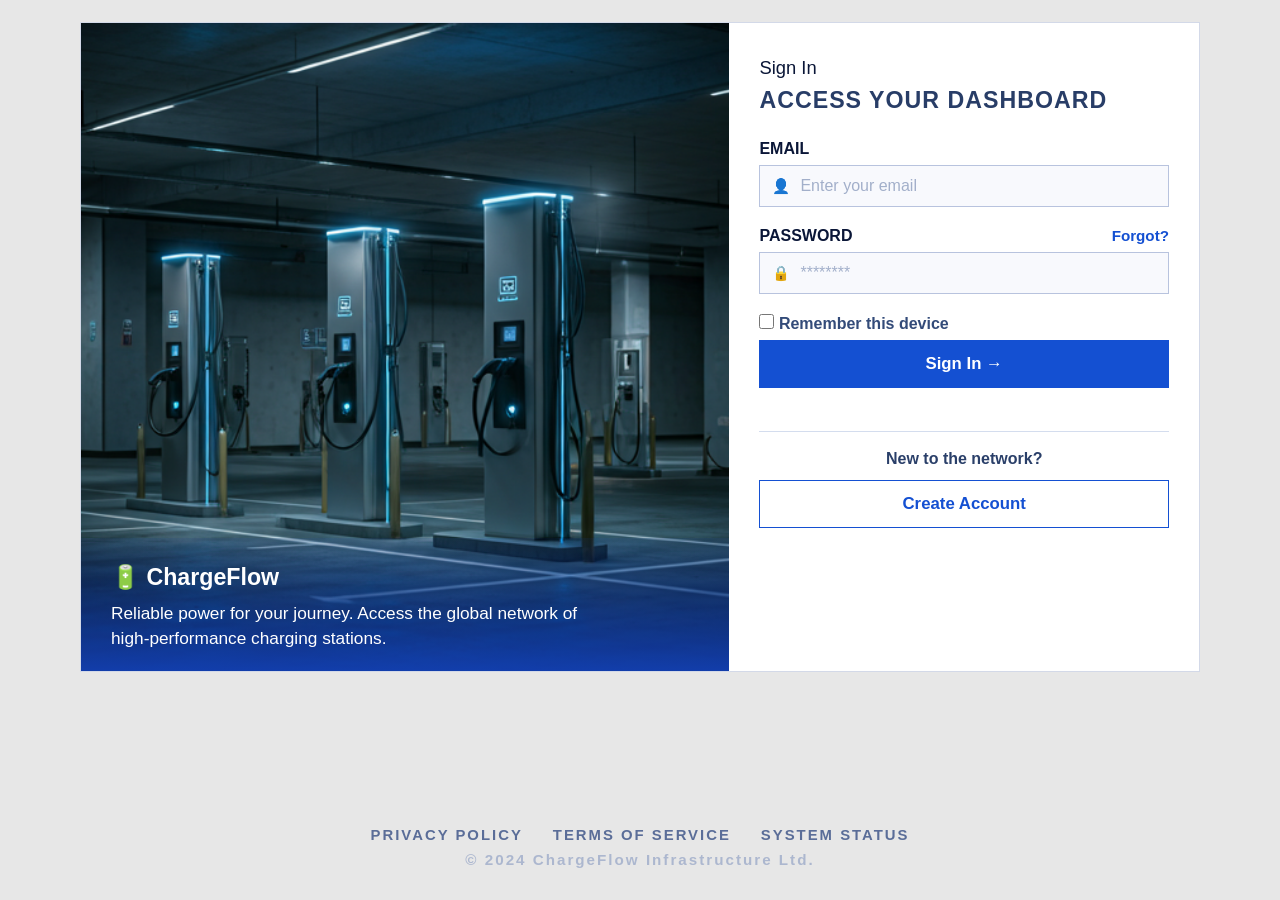
==== server/src/main/resources/static/admin.html @ 7ade6e23 "Admin Page Implemented Admin Page implemented List all bookings Manage stations Manage connectors" ====
<!DOCTYPE html>
<html lang="en">
<head>
  <meta charset="UTF-8">
  <meta name="viewport" content="width=device-width, initial-scale=1.0">
  <title>Admin - ChargeFlow</title>
  <link rel="stylesheet" href="style.css">
</head>
<body>
  <main class="bookings-page">
    <section class="discover-shell">
      <header class="discover-topbar">
        <a class="discover-brand" href="index.html">CHARGEFLOW</a>
        <nav class="discover-nav">
          <a href="discover.html">DISCOVER</a>
          <a href="mybookings.html">MY BOOKINGS</a>
          <a class="active" href="admin.html">ADMIN</a>
        </nav>
        <div class="discover-top-icons">
          <span>&#128276;</span>
          <button id="logout-btn" type="button" class="chip">Logout</button>
        </div>
      </header>

      <section class="bookings-content admin-content">
        <h1>Admin Panel</h1>
        <p class="admin-subtitle">List all bookings and manage stations/connectors.</p>
        <p id="admin-message" class="bookings-message"></p>

        <section class="admin-block">
          <div class="admin-block-head">
            <h2>All Bookings</h2>
            <button id="refresh-bookings" type="button" class="chip">Refresh</button>
          </div>
          <div id="admin-bookings" class="bookings-list"></div>
        </section>

        <section class="admin-block">
          <div class="admin-block-head">
            <h2>Stations</h2>
          </div>
          <form id="station-form" class="admin-form-grid">
            <input type="hidden" id="station-id">
            <input id="station-name" type="text" placeholder="Station name" required>
            <input id="station-address" type="text" placeholder="Address" required>
            <input id="station-lat" type="number" step="any" placeholder="Latitude" required>
            <input id="station-lng" type="number" step="any" placeholder="Longitude" required>
            <button type="submit" class="btn-save">Save Station</button>
            <button type="button" id="station-clear" class="btn-cancel">Clear</button>
          </form>
          <div id="admin-stations" class="admin-table"></div>
        </section>

        <section class="admin-block">
          <div class="admin-block-head">
            <h2>Connectors</h2>
          </div>
          <form id="connector-form" class="admin-form-grid">
            <input type="hidden" id="connector-id">
            <select id="connector-station" required></select>
            <select id="connector-type" required>
              <option value="CCS">CCS</option>
              <option value="TYPE2">TYPE2</option>
              <option value="CHADEMO">CHADEMO</option>
              <option value="TESLA">TESLA</option>
            </select>
            <input id="connector-kw" type="number" step="0.1" placeholder="Max kW" required>
            <button type="submit" class="btn-save">Save Connector</button>
            <button type="button" id="connector-clear" class="btn-cancel">Clear</button>
          </form>
          <div id="admin-connectors" class="admin-table"></div>
        </section>
      </section>
    </section>
  </main>

  <script src="script.js"></script>
  <script src="admin.js"></script>
</body>
</html>
---- server/src/main/resources/static/style.css ----
/* Generic Styles */

:root {
  --bg: #e7e7e7;
  --text: #0a1637;
  --muted: #3c4d72;
  --primary: #1450d2;
  --border: #cdd6ea;
}

* {
  box-sizing: border-box;
  margin: 0;
  padding: 0;
}

body {
  font-family: "Segoe UI", Tahoma, Geneva, Verdana, sans-serif;
  background: var(--bg);
  color: var(--text);
}

/* Welcome Page Styles */
.page {
  min-height: 100vh;
  display: flex;
  align-items: center;
  justify-content: center;
  padding: 24px;
}

.hero-card {
  width: min(760px, 100%);
  text-align: center;
}

.logo {
  color: var(--primary);
  font-size: clamp(2.4rem, 5vw, 4rem);
  font-weight: 800;
  line-height: 1;
  margin-bottom: 18px;
}

.logo-icon {
  font-size: 0.7em;
  margin-right: 10px;
}

.hero-card h2 {
  font-size: clamp(2rem, 4vw, 3rem);
  line-height: 1.1;
  margin-bottom: 20px;
}

.hero-card p {
  width: min(640px, 100%);
  margin: 0 auto 28px;
  color: var(--muted);
  line-height: 1.65;
  font-size: 1.08rem;
}

.hero-image {
  width: 60%;
  border-radius: 8px;
  display: block;
  margin-bottom: 24px;
}

.hero-card img {
  margin: 40px auto;
}

.buttons {
  display: flex;
  justify-content: center;
  gap: 12px;
  flex-wrap: wrap;
}

button {
  border: 1px solid var(--primary);
  padding: 12px 24px;
  font-weight: 700;
  font-size: 0.95rem;
  cursor: pointer;
  transition: 0.2s ease;
}

.btn-primary {
  background: var(--primary);
  color: #fff;
}

.btn-secondary {
  background: transparent;
  color: var(--primary);
}

.btn-secondary:hover {
  background-color: #6077ac;
}

.divider {
  border-top: 1px solid var(--border);
  margin: 22px auto 18px;
  width: 100%;
}

.features {
  display: grid;
  grid-template-columns: repeat(3, minmax(0, 1fr));
  gap: 22px;
  margin-bottom: 20px;
}

.feature {
  display: flex;
  flex-direction: column;
  align-items: center;
  gap: 6px;
}

.feature-icon {
  width: 50px;
  height: 50px;
  border-radius: 10px;
  display: grid;
  place-items: center;
  background: #dfdfdf;
  color: var(--primary);
  font-size: 2rem;
}

.feature h3 {
  font-size: 0.74rem;
  letter-spacing: 1px;
}

.feature span {
  color: var(--muted);
  font-size: 0.72rem;
}

footer {
  color: #606f93;
  letter-spacing: 2px;
  font-size: 0.63rem;
  padding-bottom: 4px;
}

@media (max-width: 640px) {
  .features {
    grid-template-columns: 1fr;
    gap: 16px;
  }

  .hero-card p {
    font-size: 1rem;
  }
}

/* Login Styles */

.auth-page {
  min-height: 100vh;
  padding: 22px 18px 28px;
  display: flex;
  flex-direction: column;
}

.auth-card {
  width: min(1120px, 100%);
  margin: 0 auto;
  display: grid;
  grid-template-columns: 58% 42%;
  background: #fff;
  border: 1px solid #d3d9e8;
}

.auth-left {
  position: relative;
  min-height: 610px;
}

.auth-left img {
  width: 100%;
  height: 100%;
  object-fit: cover;
  display: block;
}

.auth-left-overlay {
  position: absolute;
  left: 0;
  right: 0;
  bottom: 0;
  padding: 26px 30px 20px;
  color: #fff;
  background: linear-gradient(to top, rgba(19, 64, 179, 0.95), rgba(19, 64, 179, 0.1));
}

.auth-left-overlay h2 {
  font-size: 1.45rem;
  margin-bottom: 10px;
  font-weight: 600;
}

.auth-left-overlay p {
  max-width: 480px;
  font-size: 1.08rem;
  line-height: 1.45;
}

.auth-right {
  padding: 34px 30px 28px;
}

.signin-label {
  font-size: 1.15rem;
  margin-bottom: 8px;
}

.auth-right h1 {
  letter-spacing: 1px;
  color: #283d67;
  font-size: 1.45rem;
  margin-bottom: 26px;
}

.auth-form label {
  display: block;
  font-size: 1rem;
  font-weight: 700;
  margin-bottom: 7px;
}

.field-wrap {
  border: 1px solid #b8c3de;
  background: #f8f9fd;
  display: flex;
  align-items: center;
  padding: 0 12px;
  margin-bottom: 20px;
}

.field-icon {
  margin-right: 10px;
  color: #445884;
  font-size: 0.9rem;
}

.field-wrap input {
  width: 100%;
  border: 0;
  background: transparent;
  outline: none;
  font-size: 1rem;
  padding: 11px 0;
  color: #283d67;
}

.field-wrap input::placeholder {
  color: #a2afca;
}

.field-head {
  display: flex;
  justify-content: space-between;
  align-items: baseline;
}

.field-head a {
  color: var(--primary);
  font-size: 0.95rem;
  text-decoration: none;
  font-weight: 600;
}

.remember-row {
  display: flex;
  align-items: center;
  gap: 10px;
  font-weight: 400;
  margin: 4px 0 20px;
  color: #334b79;
}

.remember-row input {
  width: 15px;
  height: 15px;
}

.auth-btn-primary,
.auth-btn-secondary {
  width: 100%;
  padding: 13px 16px;
  border: 1px solid var(--primary);
  font-size: 1.05rem;
  font-weight: 700;
}

.auth-btn-primary {
  background: var(--primary);
  color: #fff;
  margin-bottom: 18px;
}

.auth-btn-secondary {
  background: #fff;
  color: var(--primary);
}

.separator {
  border-top: 1px solid #d4ddee;
  margin-bottom: 18px;
}

.auth-alt-title {
  text-align: center;
  color: #2a3f69;
  font-weight: 700;
  margin-bottom: 12px;
}

.login-message {
  min-height: 1.2em;
  margin-top: 8px;
  font-size: 0.86rem;
  color: #4d5f87;
}

.login-message.error {
  color: #b32222;
  font-weight: 700;
}

.auth-footer {
  width: min(1120px, 100%);
  margin: auto auto 0;
  text-align: center;
  color: #6a799e;
  padding-top: 16px;
}

.auth-footer nav {
  display: flex;
  justify-content: center;
  gap: 30px;
  margin-bottom: 8px;
}

.auth-footer nav a {
  color: #5a6d98;
  font-weight: 700;
  text-decoration: none;
  font-size: 0.93rem;
}

.auth-footer p {
  font-size: 0.95rem;
  color: #acb7cf;
  font-weight: 700;
}



/* Register Styles */

.register-page {
  min-height: 100vh;
  display: grid;
  grid-template-columns: 1fr 1fr;
}

.register-left {
  position: relative;
  overflow: hidden;
}

.register-left img {
  width: 100%;
  height: 100%;
  object-fit: cover;
  display: block;
  filter: saturate(1.05);
}

.register-left::after {
  content: "";
  position: absolute;
  inset: 0;
  background: linear-gradient(180deg, rgba(14, 39, 117, 0.42), rgba(16, 61, 181, 0.72));
}

.left-content {
  position: absolute;
  left: 54px;
  right: 54px;
  bottom: 86px;
  z-index: 1;
  color: #fff;
}

.left-content h1 {
  font-size: clamp(2rem, 3.2vw, 3.1rem);
  margin-bottom: 12px;
  line-height: 1;
}

.left-content p {
  max-width: 520px;
  font-size: 1.6rem;
  line-height: 1.45;
  margin-bottom: 28px;
}

.stats {
  display: grid;
  grid-template-columns: repeat(2, minmax(0, 1fr));
  gap: 10px;
  max-width: 560px;
}

.stat {
  border: 1px solid rgba(255, 255, 255, 0.35);
  background: rgba(30, 74, 182, 0.35);
  backdrop-filter: blur(2px);
  padding: 16px 14px;
}

.stat .icon {
  font-size: 0.9rem;
  margin-bottom: 10px;
  display: block;
}

.stat h3 {
  font-size: 0.82rem;
  letter-spacing: 0.7px;
  margin-bottom: 2px;
}

.stat span {
  font-size: 1.55rem;
  font-weight: 700;
}

.register-right {
  display: grid;
  place-items: center;
  padding: 24px;
}

.register-card {
  width: min(460px, 100%);
  border: 1px solid #b6c1db;
  background: #f0f2f7;
  padding: 26px;
}

.register-card h2 {
  font-size: 2.2rem;
  margin-bottom: 10px;
}

.register-card > p {
  color: #334a77;
  font-size: 1.03rem;
  margin-bottom: 20px;
}

.register-form label {
  display: block;
  font-size: 0.83rem;
  letter-spacing: 0.6px;
  font-weight: 700;
  margin-bottom: 7px;
}

.register-form input[type="text"],
.register-form input[type="email"],
.register-form input[type="password"] {
  width: 100%;
  border: 1px solid #8f9fca;
  background: transparent;
  padding: 10px 12px;
  margin-bottom: 12px;
  color: #1b3568;
  font-size: 0.94rem;
  outline: none;
}

.register-form input::placeholder {
  color: #7f90b6;
}

.password-grid {
  display: grid;
  grid-template-columns: 1fr 1fr;
  gap: 10px;
}

.terms {
  display: flex;
  gap: 8px;
  align-items: flex-start;
  margin: 6px 0 14px;
  color: #2d426f;
  font-size: 0.83rem;
  font-weight: 600;
  line-height: 1.35;
}

.terms input {
  margin-top: 2px;
}

.terms a {
  color: #103ea8;
  text-decoration: none;
}

.btn-create {
  width: 100%;
  border: 1px solid var(--primary);
  background: var(--primary);
  color: #fff;
  font-weight: 700;
  font-size: 1rem;
  padding: 13px;
  cursor: pointer;
  margin-bottom: 18px;
}

.card-divider {
  border-top: 1px solid #ced6ea;
  margin-bottom: 14px;
}

.signin-line {
  text-align: center;
  color: #304672;
  font-size: 0.92rem;
  margin-bottom: 12px;
}

.signin-line a {
  color: #0e41af;
  font-weight: 700;
  text-decoration: none;
  margin-left: 4px;
}

.mini-icons {
  display: flex;
  justify-content: center;
  gap: 14px;
  color: #677ba5;
  font-size: 0.9rem;
}



/* Discover Styles */

.discover-page {
  min-height: 100vh;
  padding: 14px;
}

.discover-shell {
  width: min(1260px, 100%);
  margin: 0 auto;
  background: #f8f9fd;
  border: 2px solid #2952dc;
  border-radius: 8px;
  overflow: hidden;
}

.discover-topbar {
  height: 52px;
  background: #fff;
  border-bottom: 1px solid #d2dbef;
  display: flex;
  align-items: center;
  justify-content: space-between;
  padding: 0 14px;
}

.discover-brand {
  color: #1450d2;
  font-weight: 800;
  text-decoration: none;
  font-size: 0.95rem;
}

.discover-nav {
  display: flex;
  gap: 24px;
}

.discover-nav a {
  text-decoration: none;
  color: #617198;
  font-size: 0.75rem;
  font-weight: 700;
}

.discover-nav a.active {
  color: #1450d2;
}

.discover-top-icons {
  display: flex;
  gap: 14px;
  color: #3d4f7c;
  font-size: 0.9rem;
}

.discover-layout {
  display: grid;
  grid-template-columns: 64% 36%;
  min-height: 760px;
}

.discover-map-area {
  position: relative;
  border-right: 1px solid #ced7ea;
}

.discover-search {
  position: absolute;
  top: 14px;
  left: 12px;
  z-index: 1200;
  width: min(420px, calc(100% - 24px));
  background: #fff;
  border: 1px solid #c7d0e4;
  padding: 8px 10px;
  display: flex;
  align-items: center;
  gap: 8px;
  box-shadow: 0 2px 8px rgba(20, 54, 138, 0.12);
}

.discover-search input {
  border: 0;
  outline: none;
  flex: 1;
  font-size: 0.82rem;
  color: #2d3f68;
}

.search-btn {
  border: 1px solid #1450d2;
  background: #1450d2;
  color: #fff;
  font-size: 0.76rem;
  padding: 6px 12px;
  font-weight: 700;
  line-height: 1;
}

.discover-map {
  height: 100%;
  width: 100%;
}

.map-tools {
  position: absolute;
  right: 12px;
  bottom: 12px;
  z-index: 1200;
  display: grid;
  gap: 8px;
}

.map-tools button {
  width: 30px;
  height: 30px;
  padding: 0;
  border: 1px solid #c0cce6;
  background: #fff;
  color: #3a4d7f;
  font-size: 0.9rem;
}

.discover-panel {
  background: #f4f6fb;
  padding: 16px 14px;
  display: flex;
  flex-direction: column;
}

.discover-panel h1 {
  font-size: 2rem;
  margin-bottom: 14px;
}

.filter-group h2 {
  font-size: 0.72rem;
  letter-spacing: 0.8px;
  margin-bottom: 8px;
}

.chips {
  display: flex;
  gap: 8px;
  margin-bottom: 12px;
}

.chip {
  border: 1px solid #bbc8e4;
  background: #fff;
  color: #304573;
  font-size: 0.72rem;
  padding: 7px 12px;
}

.chip.active {
  background: #1450d2;
  color: #fff;
  border-color: #1450d2;
}

.station-list {
  margin-top: 6px;
  display: flex;
  flex-direction: column;
  gap: 10px;
  overflow: auto;
  padding-right: 2px;
}

.station-card {
  background: #fff;
  border: 1px solid #c8d3eb;
  padding: 11px;
}

.station-head {
  display: flex;
  justify-content: space-between;
  gap: 10px;
  margin-bottom: 3px;
}

.station-head h3 {
  font-size: 1rem;
}

.station-head span {
  font-size: 0.76rem;
  color: #184dc8;
  font-weight: 700;
}

.station-card p {
  font-size: 0.78rem;
  color: #31477a;
  margin-bottom: 5px;
  line-height: 1.35;
}

.station-meta {
  display: flex;
  gap: 12px;
  font-size: 0.78rem;
  color: #1e315d;
  margin-bottom: 9px;
  font-weight: 700;
}

.station-actions {
  display: flex;
  justify-content: space-between;
  align-items: center;
  border-top: 1px solid #d3ddf1;
  padding-top: 8px;
}

.badge {
  font-size: 0.7rem;
  padding: 3px 8px;
  font-weight: 700;
}

.badge.success {
  background: #d6f3de;
  color: #097730;
}

.badge.danger {
  background: #fde2e2;
  color: #ad1e1e;
}

.badge.neutral {
  background: #e8ebf4;
  color: #516086;
}

.station-actions button {
  background: #1450d2;
  color: #fff;
  border: 1px solid #1450d2;
  padding: 5px 14px;
  font-size: 0.74rem;
}

.station-actions button.muted {
  background: #8f98b1;
  border-color: #8f98b1;
}


/* Media Queries */

@media (max-width: 640px) {
  .features {
    grid-template-columns: 1fr;
    gap: 16px;
  }

  .hero-card p {
    font-size: 1rem;
  }
}

@media (max-width: 920px) {
  .auth-card {
    grid-template-columns: 1fr;
  }

  .auth-left {
    min-height: 340px;
  }

  .auth-right {
    padding: 24px 18px;
  }
}

@media (max-width: 560px) {
  .auth-footer nav {
    flex-direction: column;
    gap: 8px;
  }
}

@media (max-width: 980px) {
  .register-page {
    grid-template-columns: 1fr;
  }

  .register-left {
    min-height: 420px;
  }

  .left-content {
    left: 22px;
    right: 22px;
    bottom: 24px;
  }

  .left-content p {
    font-size: 1.1rem;
  }

  .stat span {
    font-size: 1.2rem;
  }
}


@media (max-width: 1024px) {
  .discover-layout {
    grid-template-columns: 1fr;
  }

  .discover-map-area {
    min-height: 420px;
    border-right: 0;
    border-bottom: 1px solid #ced7ea;
  }
}

@media (max-width: 700px) {
  .discover-topbar {
    height: auto;
    flex-wrap: wrap;
    gap: 10px;
    padding: 10px;
  }

  .discover-nav {
    order: 3;
    width: 100%;
    justify-content: center;
    gap: 14px;
  }

  .discover-panel h1 {
    font-size: 1.5rem;
  }

  .discover-search {
    width: calc(100% - 24px);
  }
}

/* Station Details Modal */
.details-modal {
  position: fixed;
  inset: 0;
  display: none;
  z-index: 2500;
}

.details-modal.open {
  display: block;
}

.details-backdrop {
  position: absolute;
  inset: 0;
  background: rgba(10, 16, 35, 0.48);
}

.details-card {
  position: relative;
  width: min(760px, calc(100% - 24px));
  max-height: calc(100vh - 24px);
  overflow: auto;
  margin: 12px auto;
  background: #f1f3f9;
  border: 1px solid #bcc8e4;
  border-radius: 8px;
  padding: 12px;
}

.details-close {
  position: absolute;
  right: 10px;
  top: 8px;
  width: 28px;
  height: 28px;
  border: 1px solid #b9c6e4;
  background: #fff;
  color: #385084;
  font-size: 1.1rem;
  line-height: 1;
  padding: 0;
}

.details-image {
  width: 100%;
  height: 160px;
  object-fit: cover;
  border-radius: 6px;
  margin-bottom: 12px;
}

.details-card h2 {
  font-size: 2.5rem;
  margin-bottom: 4px;
  color: #0f244f;
}

.details-subtitle {
  color: #1f335f;
  font-size: 1.06rem;
  margin-bottom: 6px;
}

.details-meta {
  color: #2e4575;
  font-size: 0.92rem;
  margin-bottom: 14px;
}

.details-section-title {
  font-size: 1.9rem;
  margin-bottom: 8px;
  color: #122954;
}

.reserve-box {
  border: 1px solid #b9c7e4;
  background: #fff;
  border-radius: 8px;
  padding: 14px;
}

.reserve-head {
  display: flex;
  justify-content: space-between;
  gap: 12px;
  align-items: center;
  margin-bottom: 14px;
}

.reserve-head h3 {
  font-size: 1.9rem;
}

.reserve-head input[type="date"] {
  border: 1px solid #b6c4e1;
  padding: 8px 10px;
  font-size: 0.9rem;
  color: #233c6e;
}

.slot-grid {
  display: grid;
  grid-template-columns: repeat(6, minmax(0, 1fr));
  gap: 8px;
  margin-bottom: 14px;
}

.slot-btn {
  border: 1px solid #bdcae5;
  background: #f7f9ff;
  color: #1f3a6c;
  font-size: 0.78rem;
  padding: 10px 6px;
}

.slot-btn.active {
  background: #1450d2;
  border-color: #1450d2;
  color: #fff;
}

.selected-row {
  border-top: 1px solid #d6dff1;
  padding-top: 10px;
  margin-bottom: 12px;
  color: #354d7d;
  display: flex;
  justify-content: space-between;
  align-items: center;
}

.selected-row strong {
  color: #1450d2;
  font-size: 1.9rem;
}

.confirm-slot-btn {
  width: 100%;
  background: #1450d2;
  border-color: #1450d2;
  color: #fff;
  font-size: 0.95rem;
}

@media (max-width: 760px) {
  .slot-grid {
    grid-template-columns: repeat(3, minmax(0, 1fr));
  }

  .details-card h2 {
    font-size: 1.5rem;
  }

  .reserve-head {
    flex-direction: column;
    align-items: flex-start;
  }
}

.connector-list {
  display: grid;
  grid-template-columns: 1fr 1fr;
  gap: 10px;
  margin-bottom: 14px;
}

.connector-item {
  font-size: 0.76rem;
  color: #2e436f;
  padding: 10px;
  border: 1px solid #c2cde7;
  background: #fff;
  display: grid;
  grid-template-columns: 24px 1fr auto;
  align-items: center;
  gap: 8px;
}

.connector-icon {
  width: 24px;
  height: 24px;
  display: grid;
  place-items: center;
  background: #dbe6ff;
  color: #1450d2;
  border-radius: 4px;
  font-size: 0.8rem;
}

.connector-main b {
  display: block;
  color: #0f244f;
  margin-bottom: 2px;
}

.connector-status {
  font-size: 0.66rem;
  padding: 3px 8px;
  border-radius: 999px;
  font-weight: 700;
}

.connector-status.available {
  background: #d8f3de;
  color: #0f7d35;
}

.connector-status.busy {
  background: #fddede;
  color: #ac2424;
}

.reserve-controls {
  display: flex;
  gap: 8px;
  align-items: center;
}

.reserve-controls select,
.reserve-controls input[type="date"] {
  border: 1px solid #b6c4e1;
  padding: 8px 10px;
  font-size: 0.9rem;
  color: #233c6e;
  background: #fff;
}

.reserve-controls label {
  font-size: 0.72rem;
  color: #3f5179;
  font-weight: 700;
}

.slot-btn.disabled {
  opacity: 0.45;
  cursor: not-allowed;
}

.booking-form {
  margin-top: 6px;
}

.booking-message {
  margin-top: 10px;
  font-size: 0.82rem;
  min-height: 1.2em;
  color: #4d5f87;
  font-weight: 700;
}

.booking-message.success {
  color: #0e7a33;
}

.booking-message.error {
  color: #b32222;
}

@media (max-width: 760px) {
  .connector-list {
    grid-template-columns: 1fr;
  }
}

/* My Bookings Page */
.bookings-page {
  min-height: 100vh;
  padding: 14px;
}

.bookings-content {
  max-width: 860px;
  margin: 0 auto;
  padding: 22px 18px 26px;
}

.bookings-header h1 {
  font-size: 2rem;
  margin-bottom: 4px;
}

.bookings-header p {
  color: #4a5d86;
  margin-bottom: 14px;
}

.bookings-message {
  min-height: 1.2em;
  margin-bottom: 8px;
  font-size: 0.9rem;
  font-weight: 700;
}

.bookings-message.success {
  color: #0e7a33;
}

.bookings-message.error {
  color: #b32222;
}

.bookings-list {
  display: grid;
  gap: 12px;
}

.booking-card {
  border: 1px solid #b8c6e5;
  background: #fff;
  padding: 12px;
}

.booking-top {
  display: flex;
  justify-content: space-between;
  align-items: center;
  margin-bottom: 10px;
}

.booking-top h3 {
  font-size: 1.15rem;
}

.booking-meta-grid {
  display: grid;
  grid-template-columns: repeat(4, minmax(0, 1fr));
  gap: 10px;
}

.booking-meta-grid strong {
  display: block;
  font-size: 0.68rem;
  letter-spacing: 0.7px;
  text-transform: uppercase;
  color: #5b6f98;
}

.booking-meta-grid span {
  font-size: 0.92rem;
  color: #1a2d58;
  font-weight: 700;
}

.booking-actions {
  display: grid;
  grid-template-columns: 1fr 1fr;
  gap: 10px;
  margin-top: 12px;
}

.modify-btn,
.cancel-btn {
  width: 100%;
  font-size: 0.92rem;
  font-weight: 700;
  padding: 11px 12px;
}

.modify-btn {
  background: #1450d2;
  border-color: #1450d2;
  color: #fff;
}

.cancel-btn {
  background: #fff;
  border-color: #db4450;
  color: #c12335;
}

.modify-dialog {
  width: min(460px, calc(100% - 26px));
  border: 1px solid #b9c7e5;
  background: #f5f7fc;
  padding: 0;
}

.modify-dialog::backdrop {
  background: rgba(10, 16, 35, 0.42);
}

.modify-form {
  padding: 16px;
  display: grid;
  gap: 10px;
}

.modify-form h2 {
  font-size: 1.4rem;
}

.modify-meta {
  color: #385086;
  font-size: 0.86rem;
  margin-top: -4px;
}

.modify-form label {
  font-size: 0.8rem;
  color: #3a4e7e;
  font-weight: 700;
}

.modify-form input {
  border: 1px solid #b6c5e4;
  background: #fff;
  color: #1f3767;
  padding: 9px 10px;
  width: 100%;
}

.modify-grid {
  display: grid;
  grid-template-columns: 1fr 1fr;
  gap: 10px;
}

.modify-actions {
  display: flex;
  justify-content: flex-end;
  gap: 8px;
}

.btn-cancel,
.btn-save {
  padding: 9px 14px;
  font-size: 0.88rem;
  font-weight: 700;
}

.btn-cancel {
  background: #fff;
  color: #2f4472;
  border-color: #bac8e5;
}

.btn-save {
  background: #1450d2;
  color: #fff;
  border-color: #1450d2;
}

@media (max-width: 900px) {
  .booking-meta-grid {
    grid-template-columns: repeat(2, minmax(0, 1fr));
  }
}

@media (max-width: 640px) {
  .booking-actions,
  .modify-grid {
    grid-template-columns: 1fr;
  }
}

/* Admin */
.admin-content h1 {
  font-size: 2rem;
  margin-bottom: 4px;
}

.admin-subtitle {
  color: #4a5d86;
  margin-bottom: 12px;
}

.admin-block {
  border: 1px solid #c7d1e8;
  background: #fff;
  padding: 12px;
  margin-bottom: 14px;
}

.admin-block-head {
  display: flex;
  align-items: center;
  justify-content: space-between;
  margin-bottom: 10px;
}

.admin-form-grid {
  display: grid;
  grid-template-columns: repeat(6, minmax(0, 1fr));
  gap: 8px;
  margin-bottom: 10px;
}

.admin-form-grid input,
.admin-form-grid select {
  border: 1px solid #b8c6e5;
  padding: 9px 10px;
  color: #1f3767;
}

.admin-table {
  overflow: auto;
}

.admin-table table {
  width: 100%;
  border-collapse: collapse;
}

.admin-table th,
.admin-table td {
  border: 1px solid #d5ddef;
  padding: 8px;
  font-size: 0.86rem;
  text-align: left;
}

.admin-table th {
  background: #f4f7ff;
  color: #344a79;
}

.admin-table td button {
  font-size: 0.78rem;
  padding: 6px 10px;
}

@media (max-width: 960px) {
  .admin-form-grid {
    grid-template-columns: repeat(2, minmax(0, 1fr));
  }
}
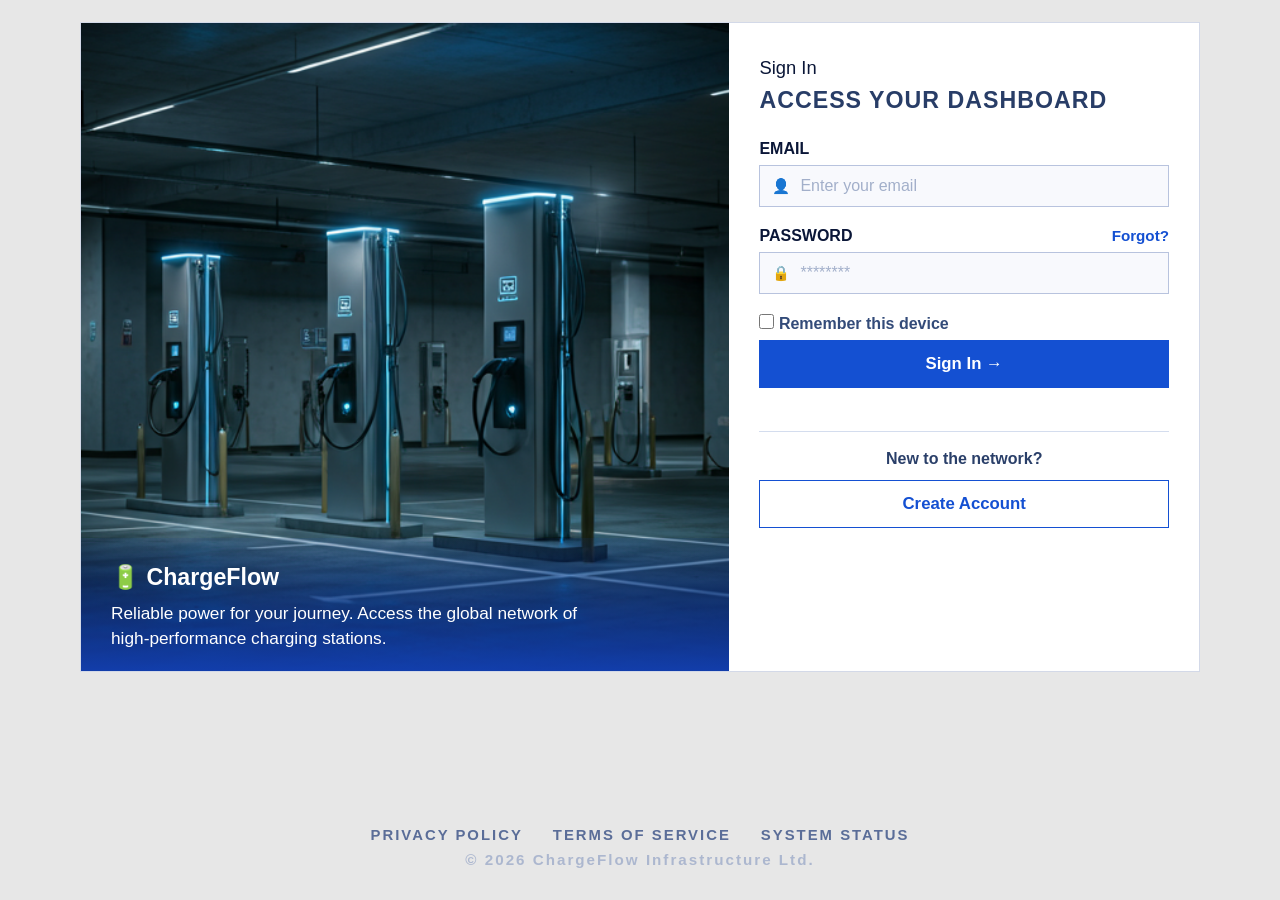
==== commit 770fb294: "frontend edits and stations in athens" ====
--- a/server/src/main/resources/static/admin.html
+++ b/server/src/main/resources/static/admin.html
@@ -17,7 +17,6 @@
           <a class="active" href="admin.html">ADMIN</a>
         </nav>
         <div class="discover-top-icons">
-          <span>&#128276;</span>
           <button id="logout-btn" type="button" class="chip">Logout</button>
         </div>
       </header>
